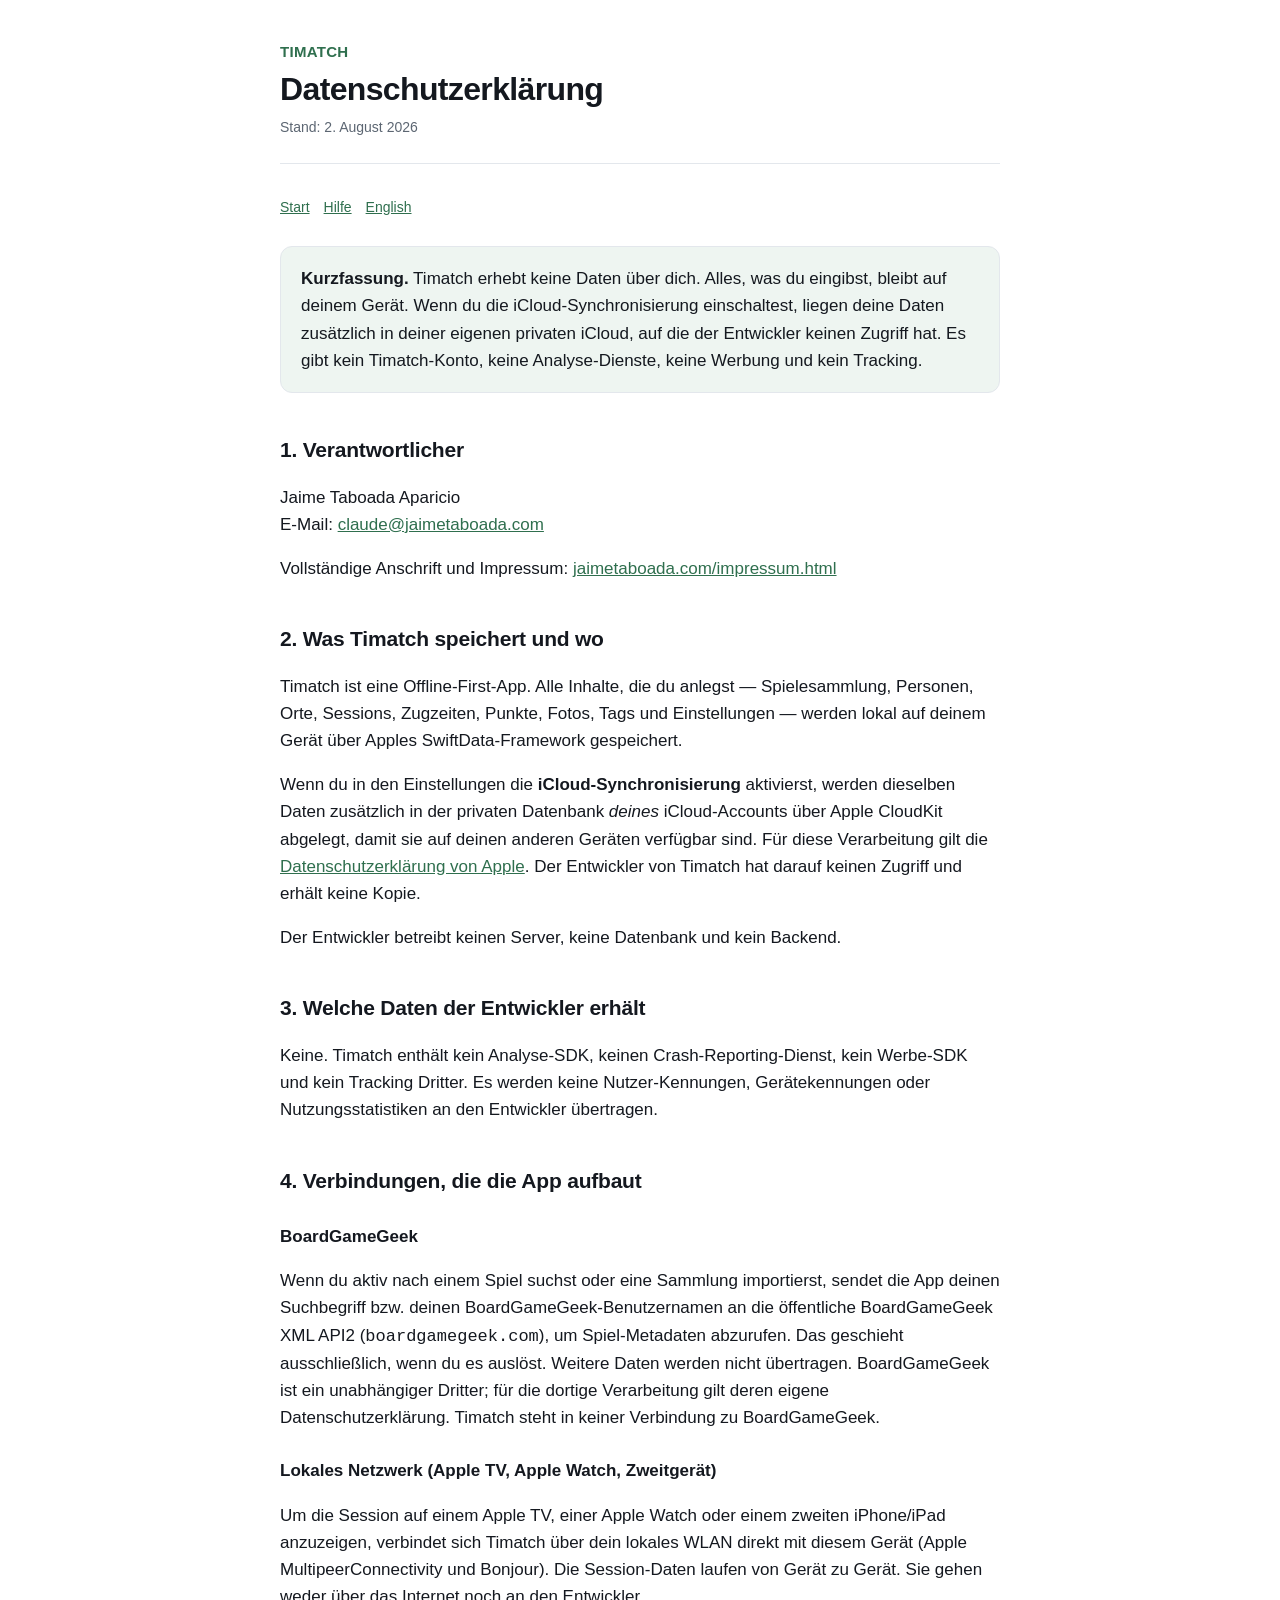
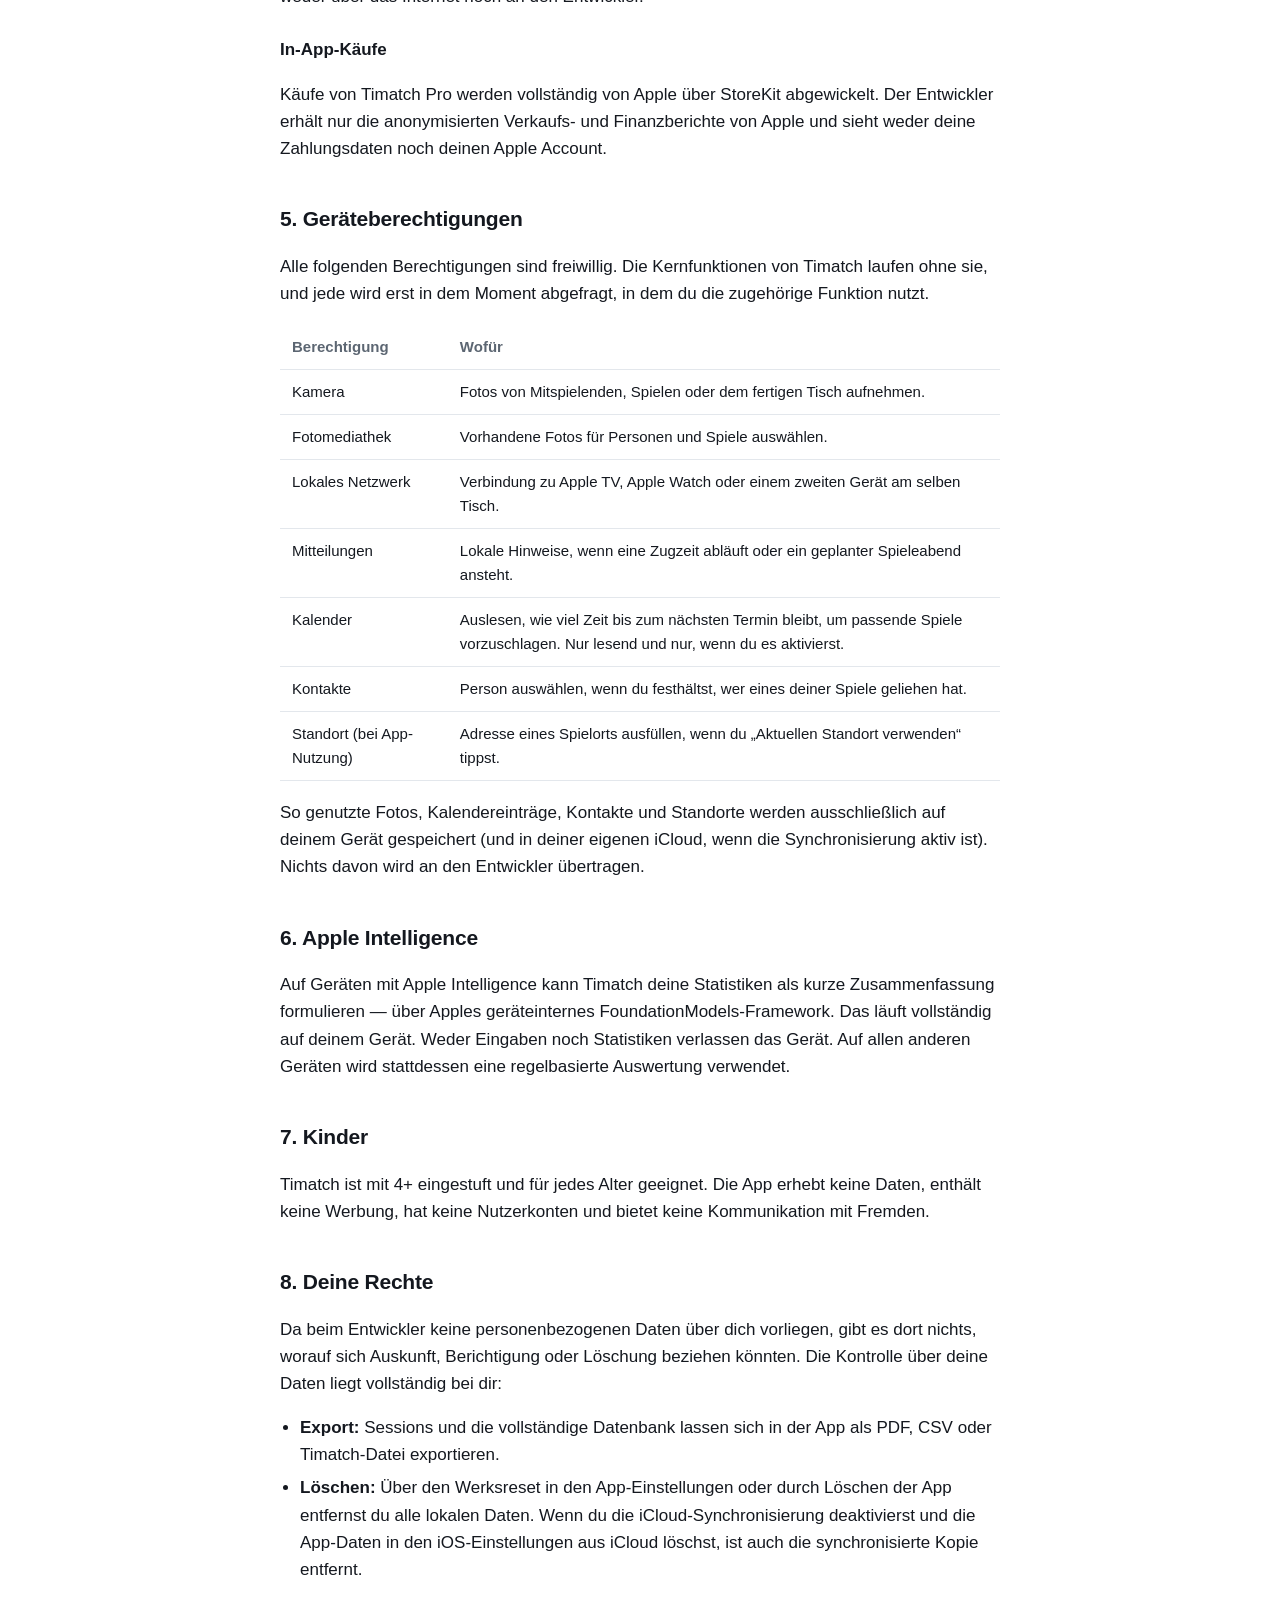
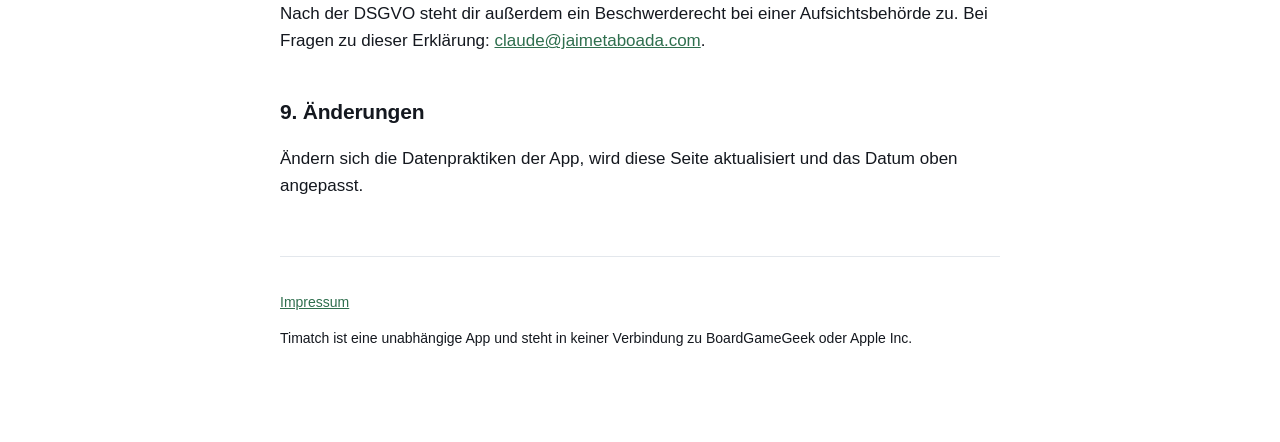
==== datenschutz.html @ 132d38d6 "Add Timatch website (landing, support and privacy pages, DE + EN)" ====
<!DOCTYPE html>
<html lang="de">
<head>
<meta charset="utf-8">
<meta name="viewport" content="width=device-width, initial-scale=1">
<title>Timatch — Datenschutzerklärung</title>
<link rel="stylesheet" href="style.css">
<meta name="robots" content="noindex, nofollow">
</head>
<body>
<div class="wrap">

<header class="site">
  <p class="brand">Timatch</p>
  <h1>Datenschutzerklärung</h1>
  <p class="meta">Stand: 2. August 2026</p>
</header>

<p class="langbar"><a href="index.html">Start</a><a href="hilfe.html">Hilfe</a><a href="privacy.html">English</a></p>

<div class="card">
<p><strong>Kurzfassung.</strong> Timatch erhebt keine Daten über dich. Alles, was du eingibst, bleibt auf deinem Gerät. Wenn du die iCloud-Synchronisierung einschaltest, liegen deine Daten zusätzlich in deiner eigenen privaten iCloud, auf die der Entwickler keinen Zugriff hat. Es gibt kein Timatch-Konto, keine Analyse-Dienste, keine Werbung und kein Tracking.</p>
</div>

<h2>1. Verantwortlicher</h2>
<p>Jaime Taboada Aparicio<br>
E-Mail: <a href="mailto:claude@jaimetaboada.com">claude@jaimetaboada.com</a></p>
<p>Vollständige Anschrift und Impressum:
<a href="https://jaimetaboada.com/impressum.html">jaimetaboada.com/impressum.html</a></p>

<h2>2. Was Timatch speichert und wo</h2>
<p>Timatch ist eine Offline-First-App. Alle Inhalte, die du anlegst — Spielesammlung, Personen, Orte, Sessions, Zugzeiten, Punkte, Fotos, Tags und Einstellungen — werden lokal auf deinem Gerät über Apples SwiftData-Framework gespeichert.</p>
<p>Wenn du in den Einstellungen die <strong>iCloud-Synchronisierung</strong> aktivierst, werden dieselben Daten zusätzlich in der privaten Datenbank <em>deines</em> iCloud-Accounts über Apple CloudKit abgelegt, damit sie auf deinen anderen Geräten verfügbar sind. Für diese Verarbeitung gilt die <a href="https://www.apple.com/de/legal/privacy/">Datenschutzerklärung von Apple</a>. Der Entwickler von Timatch hat darauf keinen Zugriff und erhält keine Kopie.</p>
<p>Der Entwickler betreibt keinen Server, keine Datenbank und kein Backend.</p>

<h2>3. Welche Daten der Entwickler erhält</h2>
<p>Keine. Timatch enthält kein Analyse-SDK, keinen Crash-Reporting-Dienst, kein Werbe-SDK und kein Tracking Dritter. Es werden keine Nutzer-Kennungen, Gerätekennungen oder Nutzungsstatistiken an den Entwickler übertragen.</p>

<h2>4. Verbindungen, die die App aufbaut</h2>

<h3>BoardGameGeek</h3>
<p>Wenn du aktiv nach einem Spiel suchst oder eine Sammlung importierst, sendet die App deinen Suchbegriff bzw. deinen BoardGameGeek-Benutzernamen an die öffentliche BoardGameGeek XML API2 (<code>boardgamegeek.com</code>), um Spiel-Metadaten abzurufen. Das geschieht ausschließlich, wenn du es auslöst. Weitere Daten werden nicht übertragen. BoardGameGeek ist ein unabhängiger Dritter; für die dortige Verarbeitung gilt deren eigene Datenschutzerklärung. Timatch steht in keiner Verbindung zu BoardGameGeek.</p>

<h3>Lokales Netzwerk (Apple TV, Apple Watch, Zweitgerät)</h3>
<p>Um die Session auf einem Apple TV, einer Apple Watch oder einem zweiten iPhone/iPad anzuzeigen, verbindet sich Timatch über dein lokales WLAN direkt mit diesem Gerät (Apple MultipeerConnectivity und Bonjour). Die Session-Daten laufen von Gerät zu Gerät. Sie gehen weder über das Internet noch an den Entwickler.</p>

<h3>In-App-Käufe</h3>
<p>Käufe von Timatch Pro werden vollständig von Apple über StoreKit abgewickelt. Der Entwickler erhält nur die anonymisierten Verkaufs- und Finanzberichte von Apple und sieht weder deine Zahlungsdaten noch deinen Apple Account.</p>

<h2>5. Geräteberechtigungen</h2>
<p>Alle folgenden Berechtigungen sind freiwillig. Die Kernfunktionen von Timatch laufen ohne sie, und jede wird erst in dem Moment abgefragt, in dem du die zugehörige Funktion nutzt.</p>
<table>
<tr><th>Berechtigung</th><th>Wofür</th></tr>
<tr><td>Kamera</td><td>Fotos von Mitspielenden, Spielen oder dem fertigen Tisch aufnehmen.</td></tr>
<tr><td>Fotomediathek</td><td>Vorhandene Fotos für Personen und Spiele auswählen.</td></tr>
<tr><td>Lokales Netzwerk</td><td>Verbindung zu Apple TV, Apple Watch oder einem zweiten Gerät am selben Tisch.</td></tr>
<tr><td>Mitteilungen</td><td>Lokale Hinweise, wenn eine Zugzeit abläuft oder ein geplanter Spieleabend ansteht.</td></tr>
<tr><td>Kalender</td><td>Auslesen, wie viel Zeit bis zum nächsten Termin bleibt, um passende Spiele vorzuschlagen. Nur lesend und nur, wenn du es aktivierst.</td></tr>
<tr><td>Kontakte</td><td>Person auswählen, wenn du festhältst, wer eines deiner Spiele geliehen hat.</td></tr>
<tr><td>Standort (bei App-Nutzung)</td><td>Adresse eines Spielorts ausfüllen, wenn du „Aktuellen Standort verwenden“ tippst.</td></tr>
</table>
<p>So genutzte Fotos, Kalendereinträge, Kontakte und Standorte werden ausschließlich auf deinem Gerät gespeichert (und in deiner eigenen iCloud, wenn die Synchronisierung aktiv ist). Nichts davon wird an den Entwickler übertragen.</p>

<h2>6. Apple Intelligence</h2>
<p>Auf Geräten mit Apple Intelligence kann Timatch deine Statistiken als kurze Zusammenfassung formulieren — über Apples geräteinternes FoundationModels-Framework. Das läuft vollständig auf deinem Gerät. Weder Eingaben noch Statistiken verlassen das Gerät. Auf allen anderen Geräten wird stattdessen eine regelbasierte Auswertung verwendet.</p>

<h2>7. Kinder</h2>
<p>Timatch ist mit 4+ eingestuft und für jedes Alter geeignet. Die App erhebt keine Daten, enthält keine Werbung, hat keine Nutzerkonten und bietet keine Kommunikation mit Fremden.</p>

<h2>8. Deine Rechte</h2>
<p>Da beim Entwickler keine personenbezogenen Daten über dich vorliegen, gibt es dort nichts, worauf sich Auskunft, Berichtigung oder Löschung beziehen könnten. Die Kontrolle über deine Daten liegt vollständig bei dir:</p>
<ul>
<li><strong>Export:</strong> Sessions und die vollständige Datenbank lassen sich in der App als PDF, CSV oder Timatch-Datei exportieren.</li>
<li><strong>Löschen:</strong> Über den Werksreset in den App-Einstellungen oder durch Löschen der App entfernst du alle lokalen Daten. Wenn du die iCloud-Synchronisierung deaktivierst und die App-Daten in den iOS-Einstellungen aus iCloud löschst, ist auch die synchronisierte Kopie entfernt.</li>
</ul>
<p>Nach der DSGVO steht dir außerdem ein Beschwerderecht bei einer Aufsichtsbehörde zu. Bei Fragen zu dieser Erklärung: <a href="mailto:claude@jaimetaboada.com">claude@jaimetaboada.com</a>.</p>

<h2>9. Änderungen</h2>
<p>Ändern sich die Datenpraktiken der App, wird diese Seite aktualisiert und das Datum oben angepasst.</p>

<footer class="site">
  <p><a href="https://jaimetaboada.com/impressum.html">Impressum</a></p>
  <p>Timatch ist eine unabhängige App und steht in keiner Verbindung zu BoardGameGeek oder Apple Inc.</p>
</footer>

</div>
</body>
</html>
---- style.css ----
:root {
  --ink: #14181f;
  --muted: #5c6672;
  --line: #e3e7ec;
  --bg: #ffffff;
  --accent: #2f6f4e;
  --accent-soft: #eef5f1;
}

@media (prefers-color-scheme: dark) {
  :root {
    --ink: #eef1f5;
    --muted: #9aa5b1;
    --line: #2a313a;
    --bg: #14181f;
    --accent: #6fbf94;
    --accent-soft: #1c2a23;
  }
}

* { box-sizing: border-box; }

html { -webkit-text-size-adjust: 100%; }

body {
  margin: 0;
  padding: 0 20px 80px;
  background: var(--bg);
  color: var(--ink);
  font: 17px/1.6 -apple-system, BlinkMacSystemFont, "Segoe UI", Roboto, Helvetica, Arial, sans-serif;
}

.wrap { max-width: 720px; margin: 0 auto; }

header.site {
  padding: 40px 0 24px;
  border-bottom: 1px solid var(--line);
  margin-bottom: 32px;
}

header.site .brand {
  font-size: 15px;
  font-weight: 600;
  letter-spacing: 0.02em;
  text-transform: uppercase;
  color: var(--accent);
  margin: 0 0 6px;
}

h1 { font-size: 32px; line-height: 1.2; margin: 0 0 8px; letter-spacing: -0.02em; }
h2 { font-size: 21px; margin: 40px 0 10px; letter-spacing: -0.01em; }
h3 { font-size: 17px; margin: 26px 0 6px; }

p, li { color: var(--ink); }

.lede { color: var(--muted); font-size: 18px; margin: 0; }

.meta { color: var(--muted); font-size: 14px; margin: 6px 0 0; }

a { color: var(--accent); }

ul { padding-left: 20px; }
li { margin: 6px 0; }

.card {
  background: var(--accent-soft);
  border: 1px solid var(--line);
  border-radius: 12px;
  padding: 18px 20px;
  margin: 24px 0;
}

.card p:first-child { margin-top: 0; }
.card p:last-child { margin-bottom: 0; }

table { border-collapse: collapse; width: 100%; margin: 18px 0; font-size: 15px; }
th, td { text-align: left; padding: 10px 12px; border-bottom: 1px solid var(--line); vertical-align: top; }
th { color: var(--muted); font-weight: 600; }

.langbar { font-size: 14px; margin-bottom: 28px; }
.langbar a { margin-right: 14px; }

footer.site {
  margin-top: 56px;
  padding-top: 20px;
  border-top: 1px solid var(--line);
  color: var(--muted);
  font-size: 14px;
}

.todo {
  border-left: 3px solid #d9822b;
  background: rgba(217, 130, 43, 0.08);
  padding: 12px 16px;
  margin: 18px 0;
  font-size: 15px;
}
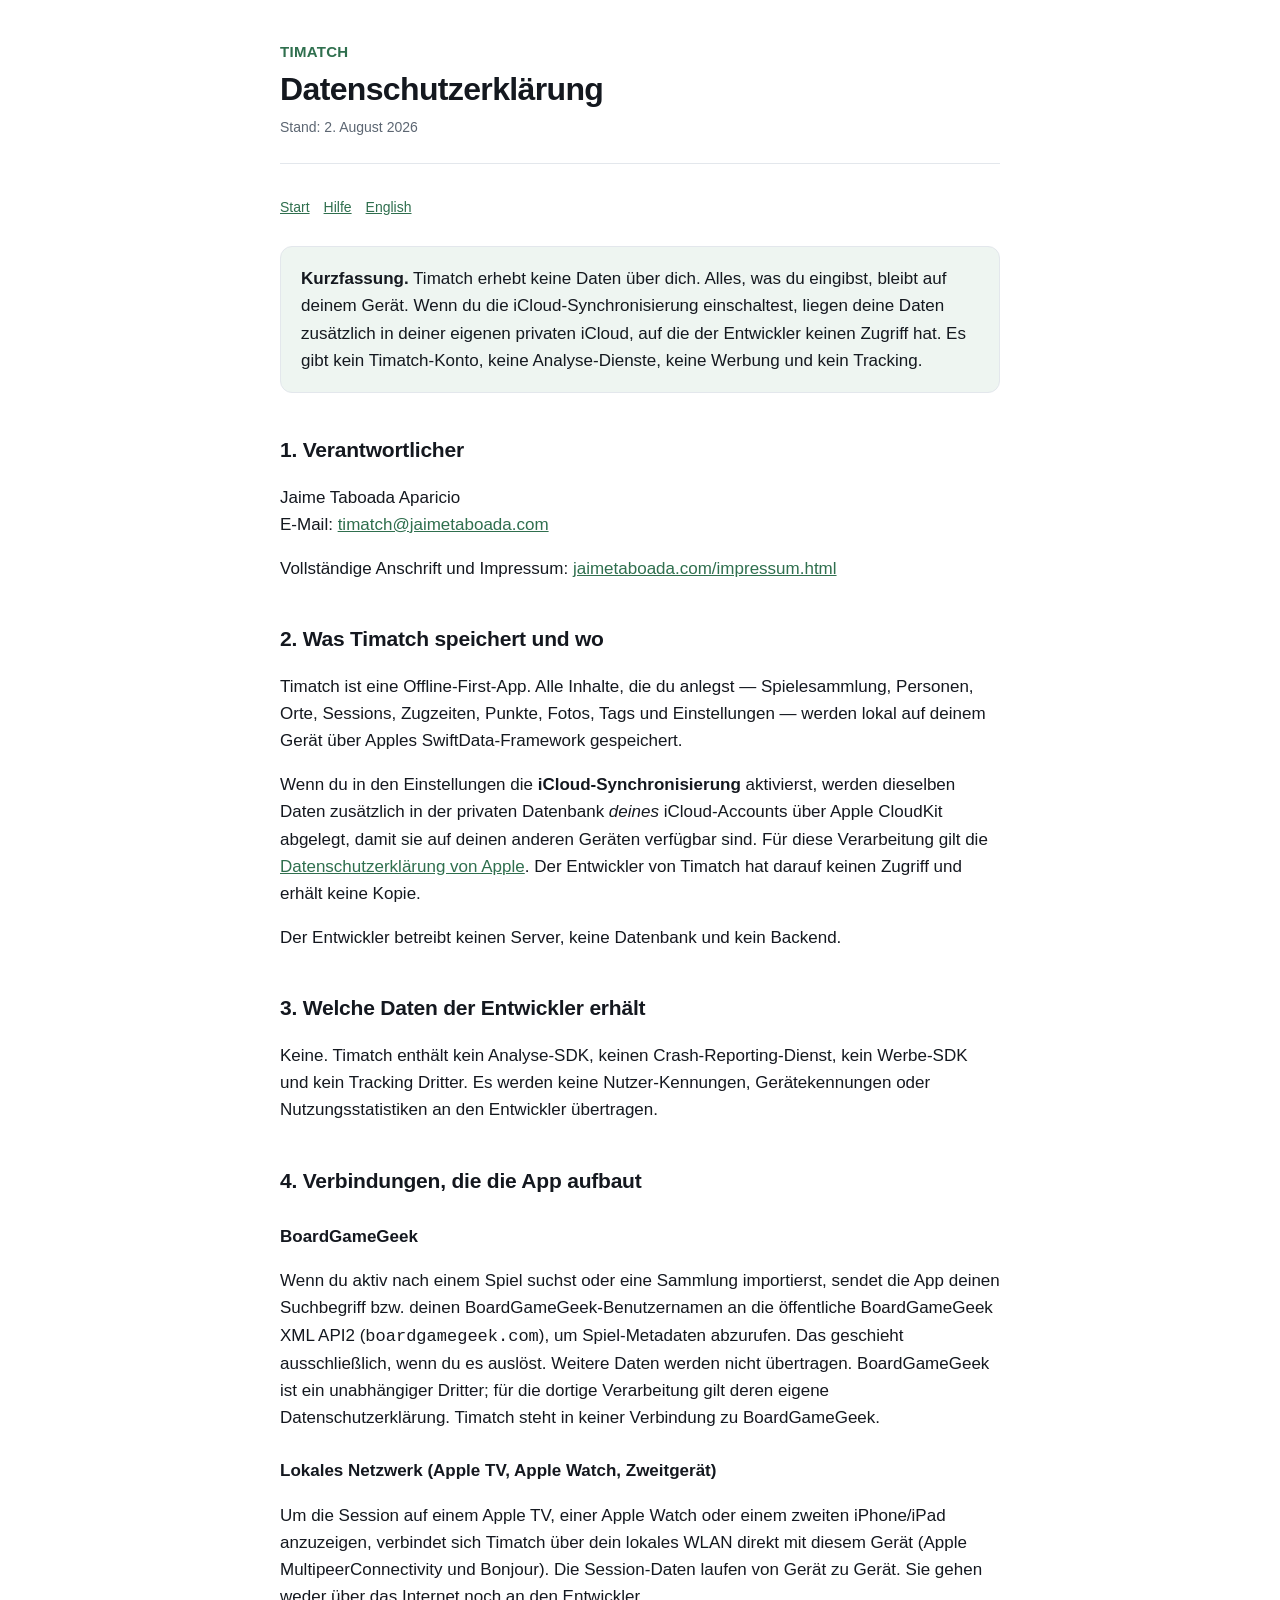
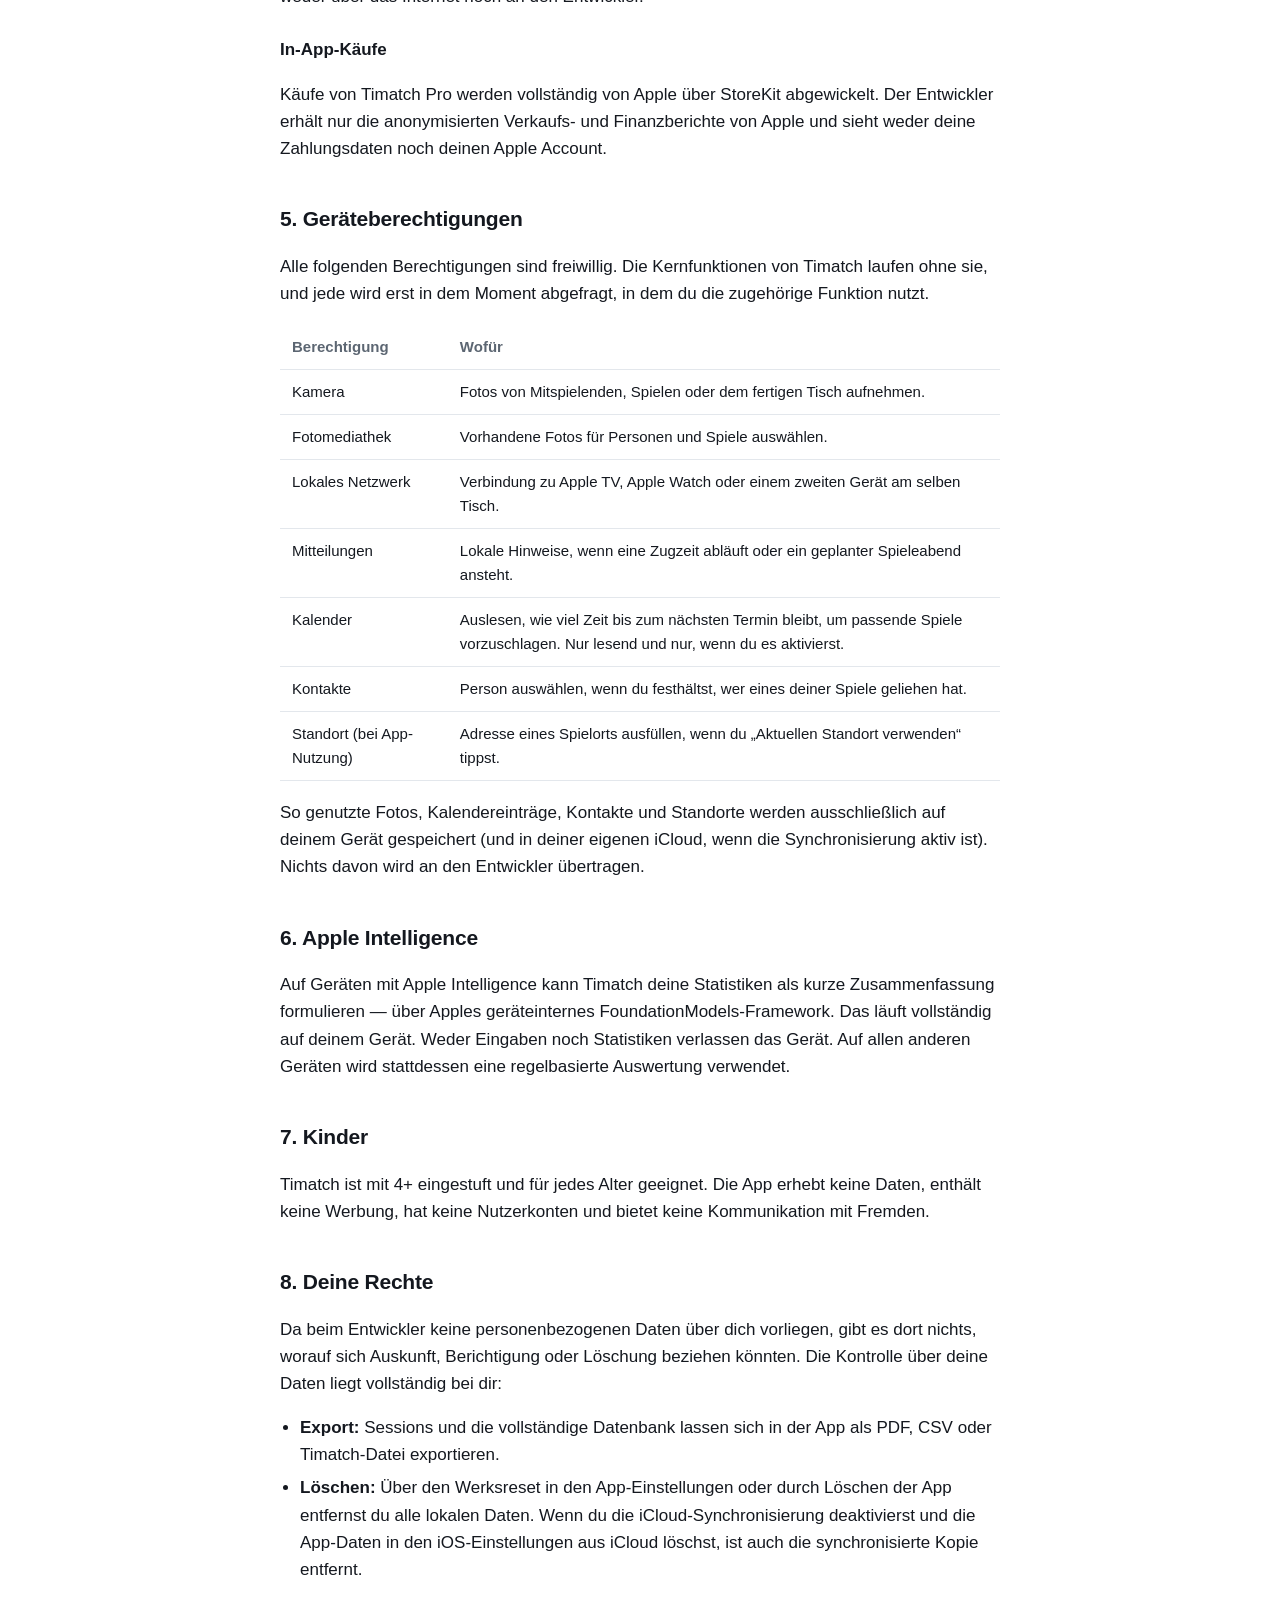
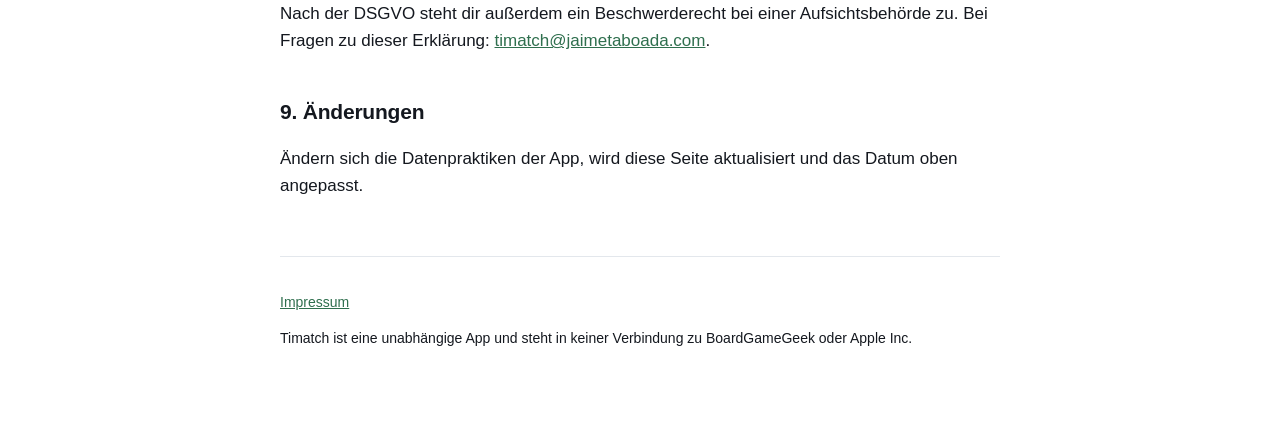
==== commit 6c31259b: "Use timatch@jaimetaboada.com as contact address" ====
--- a/datenschutz.html
+++ b/datenschutz.html
@@ -24,7 +24,7 @@
 
 <h2>1. Verantwortlicher</h2>
 <p>Jaime Taboada Aparicio<br>
-E-Mail: <a href="mailto:claude@jaimetaboada.com">claude@jaimetaboada.com</a></p>
+E-Mail: <a href="mailto:timatch@jaimetaboada.com">timatch@jaimetaboada.com</a></p>
 <p>Vollständige Anschrift und Impressum:
 <a href="https://jaimetaboada.com/impressum.html">jaimetaboada.com/impressum.html</a></p>
 
@@ -73,7 +73,7 @@
 <li><strong>Export:</strong> Sessions und die vollständige Datenbank lassen sich in der App als PDF, CSV oder Timatch-Datei exportieren.</li>
 <li><strong>Löschen:</strong> Über den Werksreset in den App-Einstellungen oder durch Löschen der App entfernst du alle lokalen Daten. Wenn du die iCloud-Synchronisierung deaktivierst und die App-Daten in den iOS-Einstellungen aus iCloud löschst, ist auch die synchronisierte Kopie entfernt.</li>
 </ul>
-<p>Nach der DSGVO steht dir außerdem ein Beschwerderecht bei einer Aufsichtsbehörde zu. Bei Fragen zu dieser Erklärung: <a href="mailto:claude@jaimetaboada.com">claude@jaimetaboada.com</a>.</p>
+<p>Nach der DSGVO steht dir außerdem ein Beschwerderecht bei einer Aufsichtsbehörde zu. Bei Fragen zu dieser Erklärung: <a href="mailto:timatch@jaimetaboada.com">timatch@jaimetaboada.com</a>.</p>
 
 <h2>9. Änderungen</h2>
 <p>Ändern sich die Datenpraktiken der App, wird diese Seite aktualisiert und das Datum oben angepasst.</p>
